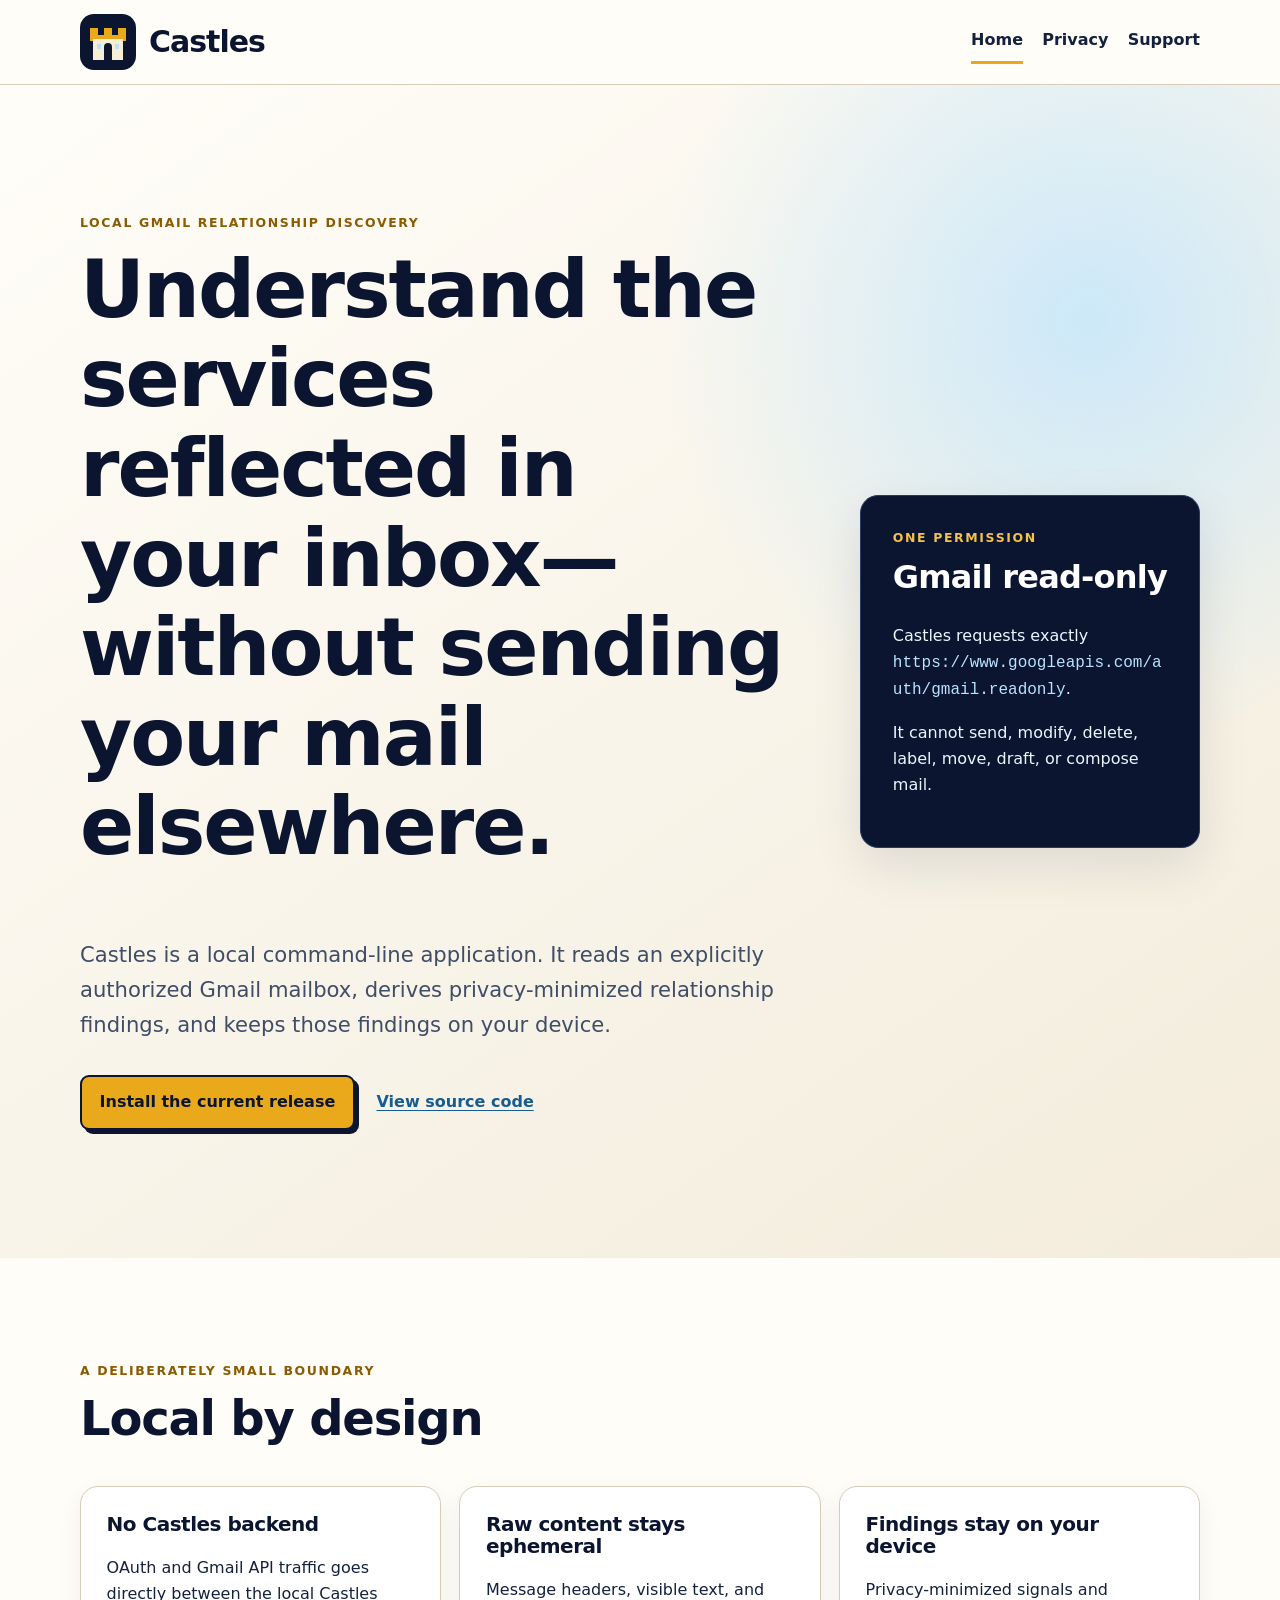
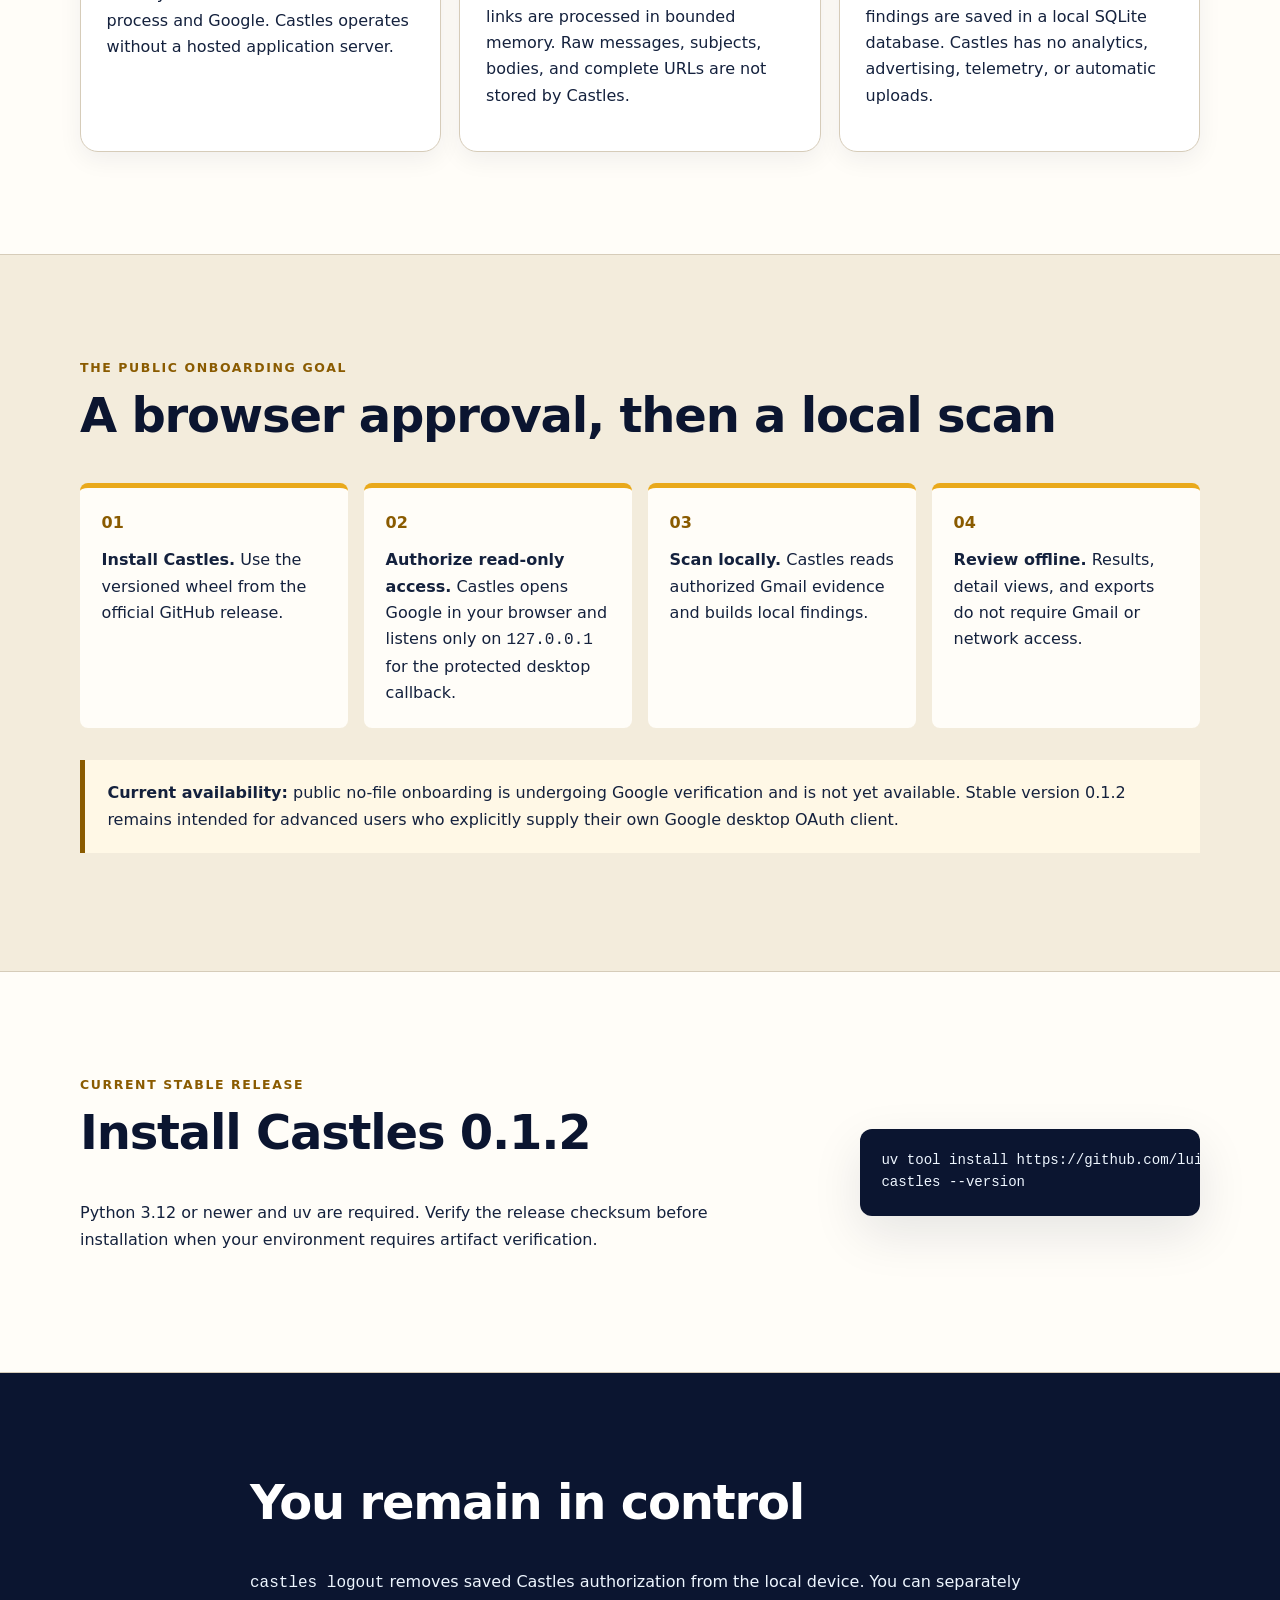
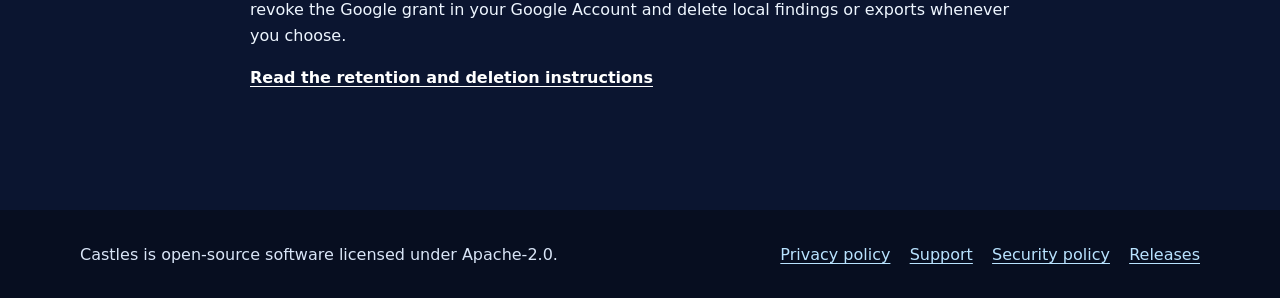
==== site/index.html @ 7852fce7 "Initial Castles release" ====
<!doctype html>
<html lang="en">
<head>
  <meta charset="utf-8">
  <meta name="viewport" content="width=device-width, initial-scale=1">
  <meta name="description" content="Castles is a local command-line application that discovers external entities and relationship indicators in an authorized Gmail mailbox.">
  <meta name="referrer" content="no-referrer">
  <meta http-equiv="Content-Security-Policy" content="default-src 'none'; style-src 'self'; img-src 'self'; script-src 'none'; connect-src 'none'; object-src 'none'; base-uri 'none'; form-action 'none'; frame-src 'none'">
  <link rel="canonical" href="https://castles.luigiverona.dev/">
  <link rel="icon" href="favicon.svg" type="image/svg+xml">
  <link rel="stylesheet" href="style.css">
  <title>Castles — local Gmail relationship discovery</title>
</head>
<body>
  <a class="skip" href="#main">Skip to content</a>
  <header class="site-header">
    <div class="wrap header-row">
      <a class="brand" href="index.html" aria-label="Castles home">
        <img src="logo.svg" width="224" height="56" alt="Castles">
      </a>
      <nav aria-label="Primary navigation">
        <a aria-current="page" href="index.html">Home</a>
        <a href="privacy.html">Privacy</a>
        <a href="support.html">Support</a>
      </nav>
    </div>
  </header>

  <main id="main">
    <section class="hero">
      <div class="wrap hero-grid">
        <div>
          <p class="eyebrow">Local Gmail relationship discovery</p>
          <h1>Understand the services reflected in your inbox—without sending your mail elsewhere.</h1>
          <p class="lede">Castles is a local command-line application. It reads an explicitly authorized Gmail mailbox, derives privacy-minimized relationship findings, and keeps those findings on your device.</p>
          <div class="actions">
            <a class="button" href="#install">Install the current release</a>
            <a class="text-link" href="https://github.com/luigiverona/castles">View source code</a>
          </div>
        </div>
        <aside class="scope-card" aria-labelledby="scope-title">
          <p class="card-kicker">One permission</p>
          <h2 id="scope-title">Gmail read-only</h2>
          <p>Castles requests exactly <code>https://www.googleapis.com/auth/gmail.readonly</code>.</p>
          <p>It cannot send, modify, delete, label, move, draft, or compose mail.</p>
        </aside>
      </div>
    </section>

    <section class="section">
      <div class="wrap">
        <p class="eyebrow">A deliberately small boundary</p>
        <h2>Local by design</h2>
        <div class="cards">
          <article>
            <h3>No Castles backend</h3>
            <p>OAuth and Gmail API traffic goes directly between the local Castles process and Google. Castles operates without a hosted application server.</p>
          </article>
          <article>
            <h3>Raw content stays ephemeral</h3>
            <p>Message headers, visible text, and links are processed in bounded memory. Raw messages, subjects, bodies, and complete URLs are not stored by Castles.</p>
          </article>
          <article>
            <h3>Findings stay on your device</h3>
            <p>Privacy-minimized signals and findings are saved in a local SQLite database. Castles has no analytics, advertising, telemetry, or automatic uploads.</p>
          </article>
        </div>
      </div>
    </section>

    <section class="section steps" aria-labelledby="flow-title">
      <div class="wrap">
        <p class="eyebrow">The public onboarding goal</p>
        <h2 id="flow-title">A browser approval, then a local scan</h2>
        <ol>
          <li><strong>Install Castles.</strong> Use the versioned wheel from the official GitHub release.</li>
          <li><strong>Authorize read-only access.</strong> Castles opens Google in your browser and listens only on <code>127.0.0.1</code> for the protected desktop callback.</li>
          <li><strong>Scan locally.</strong> Castles reads authorized Gmail evidence and builds local findings.</li>
          <li><strong>Review offline.</strong> Results, detail views, and exports do not require Gmail or network access.</li>
        </ol>
        <p class="notice"><strong>Current availability:</strong> public no-file onboarding is undergoing Google verification and is not yet available. Stable version 0.1.2 remains intended for advanced users who explicitly supply their own Google desktop OAuth client.</p>
      </div>
    </section>

    <section class="section" id="install" aria-labelledby="install-title">
      <div class="wrap install-grid">
        <div>
          <p class="eyebrow">Current stable release</p>
          <h2 id="install-title">Install Castles 0.1.2</h2>
          <p>Python 3.12 or newer and <code>uv</code> are required. Verify the release checksum before installation when your environment requires artifact verification.</p>
        </div>
        <pre><code>uv tool install https://github.com/luigiverona/castles/releases/download/v0.1.2/castles-0.1.2-py3-none-any.whl
castles --version</code></pre>
      </div>
    </section>

    <section class="section revoke">
      <div class="wrap compact">
        <h2>You remain in control</h2>
        <p><code>castles logout</code> removes saved Castles authorization from the local device. You can separately revoke the Google grant in your Google Account and delete local findings or exports whenever you choose.</p>
        <p><a class="text-link" href="privacy.html#retention">Read the retention and deletion instructions</a></p>
      </div>
    </section>
  </main>

  <footer>
    <div class="wrap footer-grid">
      <p>Castles is open-source software licensed under Apache-2.0.</p>
      <nav aria-label="Footer navigation">
        <a href="privacy.html">Privacy policy</a>
        <a href="support.html">Support</a>
        <a href="https://github.com/luigiverona/castles/security/policy">Security policy</a>
        <a href="https://github.com/luigiverona/castles/releases">Releases</a>
      </nav>
    </div>
  </footer>
</body>
</html>
---- site/style.css ----
:root {
  color-scheme: light;
  --ink: #14213d;
  --ink-soft: #3f4d67;
  --night: #0b1530;
  --paper: #fffdf8;
  --sand: #f3ecdc;
  --gold: #e9a91b;
  --gold-dark: #8a5b00;
  --sky: #b9e3ff;
  --line: #d6ccb9;
  --danger: #7c1f2a;
  --danger-bg: #fff2f1;
  --radius: 18px;
  --shadow: 0 18px 50px rgb(11 21 48 / 10%);
}

* {
  box-sizing: border-box;
}

html {
  background: var(--paper);
  scroll-behavior: smooth;
}

body {
  margin: 0;
  color: var(--ink);
  background: var(--paper);
  font-family: Inter, ui-sans-serif, system-ui, -apple-system, BlinkMacSystemFont, "Segoe UI", sans-serif;
  font-size: 1rem;
  line-height: 1.65;
}

a {
  color: #155d91;
  text-underline-offset: 0.18em;
}

a:hover {
  color: #0b3657;
}

a:focus-visible {
  outline: 3px solid var(--gold);
  outline-offset: 4px;
  border-radius: 4px;
}

img {
  display: block;
  max-width: 100%;
}

code,
pre {
  font-family: ui-monospace, SFMono-Regular, Menlo, Consolas, monospace;
}

code {
  overflow-wrap: anywhere;
}

pre {
  margin: 0;
  padding: 1.35rem;
  overflow-x: auto;
  color: #eef6ff;
  background: var(--night);
  border-radius: 12px;
  box-shadow: var(--shadow);
  font-size: 0.88rem;
  line-height: 1.55;
}

h1,
h2,
h3 {
  margin-top: 0;
  color: var(--night);
  font-weight: 760;
  line-height: 1.12;
  letter-spacing: -0.025em;
}

h1 {
  max-width: 18ch;
  font-size: clamp(2.45rem, 7vw, 5rem);
}

h2 {
  font-size: clamp(1.8rem, 4vw, 3rem);
}

h3 {
  font-size: 1.25rem;
}

.wrap {
  width: min(1120px, calc(100% - 2.5rem));
  margin-inline: auto;
}

.compact {
  max-width: 780px;
}

.skip {
  position: fixed;
  z-index: 10;
  top: 0.75rem;
  left: 0.75rem;
  padding: 0.75rem 1rem;
  color: var(--night);
  background: var(--gold);
  border-radius: 8px;
  transform: translateY(-180%);
}

.skip:focus {
  transform: translateY(0);
}

.site-header {
  border-bottom: 1px solid var(--line);
  background: rgb(255 253 248 / 96%);
}

.header-row {
  display: flex;
  min-height: 84px;
  align-items: center;
  justify-content: space-between;
  gap: 1.5rem;
}

.brand {
  flex: 0 0 auto;
}

.site-header nav,
.footer-grid nav {
  display: flex;
  flex-wrap: wrap;
  gap: 0.5rem 1.2rem;
}

.site-header nav a {
  padding: 0.45rem 0;
  color: var(--ink);
  font-weight: 680;
  text-decoration: none;
  border-bottom: 3px solid transparent;
}

.site-header nav a[aria-current="page"] {
  border-color: var(--gold);
}

.hero {
  padding: clamp(4.5rem, 10vw, 8.5rem) 0;
  background:
    radial-gradient(circle at 85% 20%, rgb(185 227 255 / 70%), transparent 30%),
    linear-gradient(145deg, var(--paper), var(--sand));
}

.hero-grid,
.install-grid {
  display: grid;
  grid-template-columns: minmax(0, 1.55fr) minmax(280px, 0.75fr);
  gap: clamp(2rem, 6vw, 5rem);
  align-items: center;
}

.eyebrow,
.card-kicker {
  margin: 0 0 0.7rem;
  color: var(--gold-dark);
  font-size: 0.78rem;
  font-weight: 800;
  letter-spacing: 0.13em;
  text-transform: uppercase;
}

.lede {
  max-width: 68ch;
  color: var(--ink-soft);
  font-size: clamp(1.1rem, 2vw, 1.32rem);
}

.actions {
  display: flex;
  flex-wrap: wrap;
  align-items: center;
  gap: 1rem 1.35rem;
  margin-top: 2rem;
}

.button {
  display: inline-block;
  padding: 0.78rem 1.1rem;
  color: var(--night);
  background: var(--gold);
  border: 2px solid var(--night);
  border-radius: 9px;
  box-shadow: 4px 4px 0 var(--night);
  font-weight: 780;
  text-decoration: none;
}

.button:hover {
  color: var(--night);
  background: #f5c14a;
  transform: translate(1px, 1px);
  box-shadow: 3px 3px 0 var(--night);
}

.button.secondary {
  background: var(--sky);
}

.text-link {
  font-weight: 730;
}

.scope-card {
  padding: 2rem;
  color: #edf6ff;
  background: var(--night);
  border: 1px solid #263b65;
  border-radius: var(--radius);
  box-shadow: var(--shadow);
}

.scope-card h2 {
  color: white;
  font-size: 2rem;
}

.scope-card code {
  color: var(--sky);
}

.scope-card .card-kicker {
  color: #f5c14a;
}

.section {
  padding: clamp(4rem, 8vw, 7rem) 0;
}

.section + .section {
  border-top: 1px solid var(--line);
}

.cards {
  display: grid;
  grid-template-columns: repeat(3, 1fr);
  gap: 1.15rem;
  margin-top: 2rem;
}

.cards article {
  padding: 1.6rem;
  background: white;
  border: 1px solid var(--line);
  border-radius: var(--radius);
  box-shadow: 0 8px 24px rgb(11 21 48 / 6%);
}

.steps {
  background: var(--sand);
}

.steps ol {
  display: grid;
  grid-template-columns: repeat(4, 1fr);
  gap: 1rem;
  margin: 2rem 0;
  padding: 0;
  list-style: none;
  counter-reset: steps;
}

.steps li {
  padding: 1.35rem;
  background: var(--paper);
  border-top: 5px solid var(--gold);
  border-radius: 8px;
  counter-increment: steps;
}

.steps li::before {
  display: block;
  margin-bottom: 0.7rem;
  color: var(--gold-dark);
  content: "0" counter(steps);
  font-weight: 850;
}

.notice,
.danger {
  padding: 1.25rem 1.4rem;
  border-left: 5px solid var(--gold-dark);
  background: #fff8e6;
}

.revoke {
  color: #eef6ff;
  background: var(--night);
}

.revoke h2,
.revoke a {
  color: white;
}

.policy {
  padding: clamp(3.5rem, 8vw, 7rem) 0;
}

.prose {
  max-width: 820px;
}

.prose h1 {
  max-width: none;
  font-size: clamp(2.4rem, 6vw, 4rem);
}

.prose h2 {
  margin-top: 2.8rem;
  font-size: clamp(1.55rem, 3vw, 2.15rem);
}

.prose li + li {
  margin-top: 0.55rem;
}

.danger {
  margin: 2.5rem 0;
  border-color: var(--danger);
  background: var(--danger-bg);
}

.danger h2 {
  margin-top: 0;
  color: var(--danger);
}

footer {
  padding: 2rem 0;
  color: #d9e5f7;
  background: #070e20;
}

footer a {
  color: var(--sky);
}

.footer-grid {
  display: flex;
  align-items: center;
  justify-content: space-between;
  gap: 1rem 2rem;
}

.footer-grid p {
  margin: 0;
}

@media (max-width: 820px) {
  .hero-grid,
  .install-grid,
  .cards,
  .steps ol {
    grid-template-columns: 1fr;
  }

  .header-row,
  .footer-grid {
    align-items: flex-start;
    flex-direction: column;
  }

  .header-row {
    padding: 0.8rem 0 1rem;
  }

  .site-header nav {
    width: 100%;
    justify-content: space-between;
  }
}

@media (prefers-reduced-motion: reduce) {
  html {
    scroll-behavior: auto;
  }

  *,
  *::before,
  *::after {
    transition-duration: 0.01ms !important;
  }
}
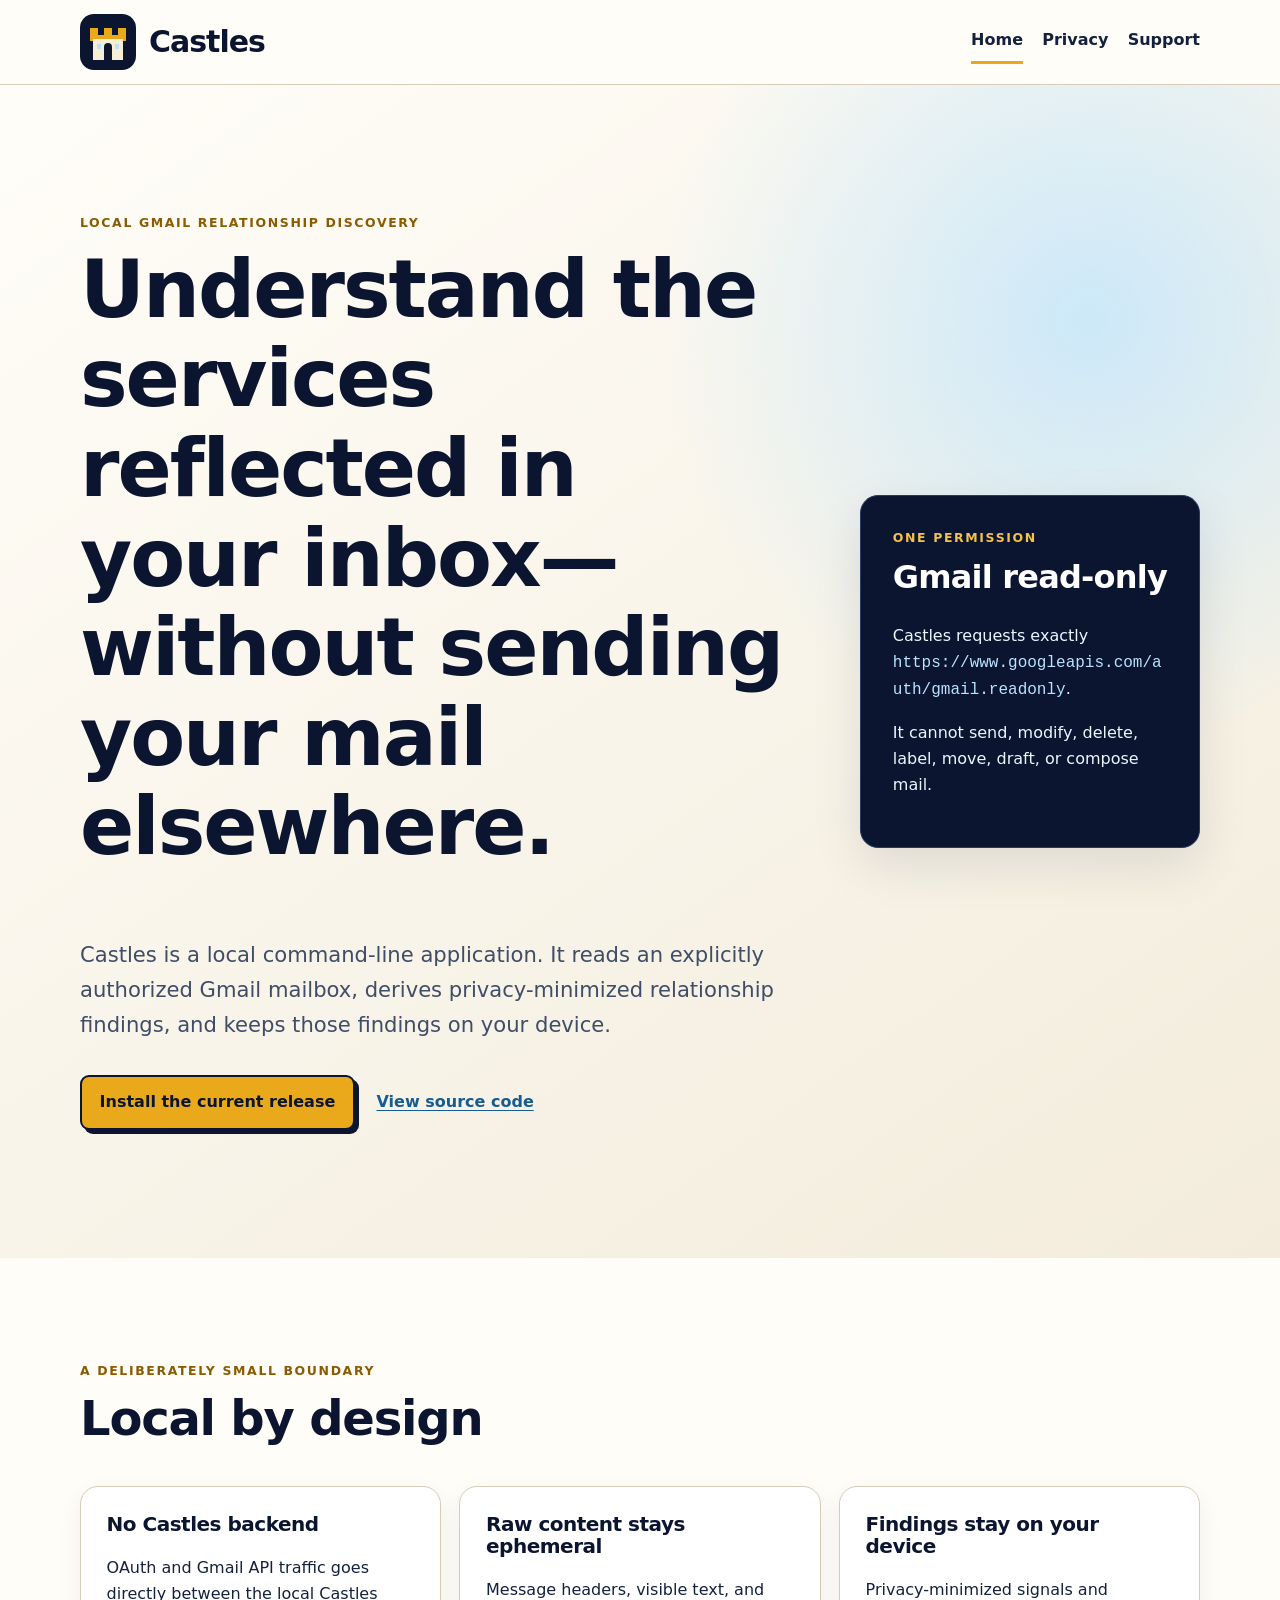
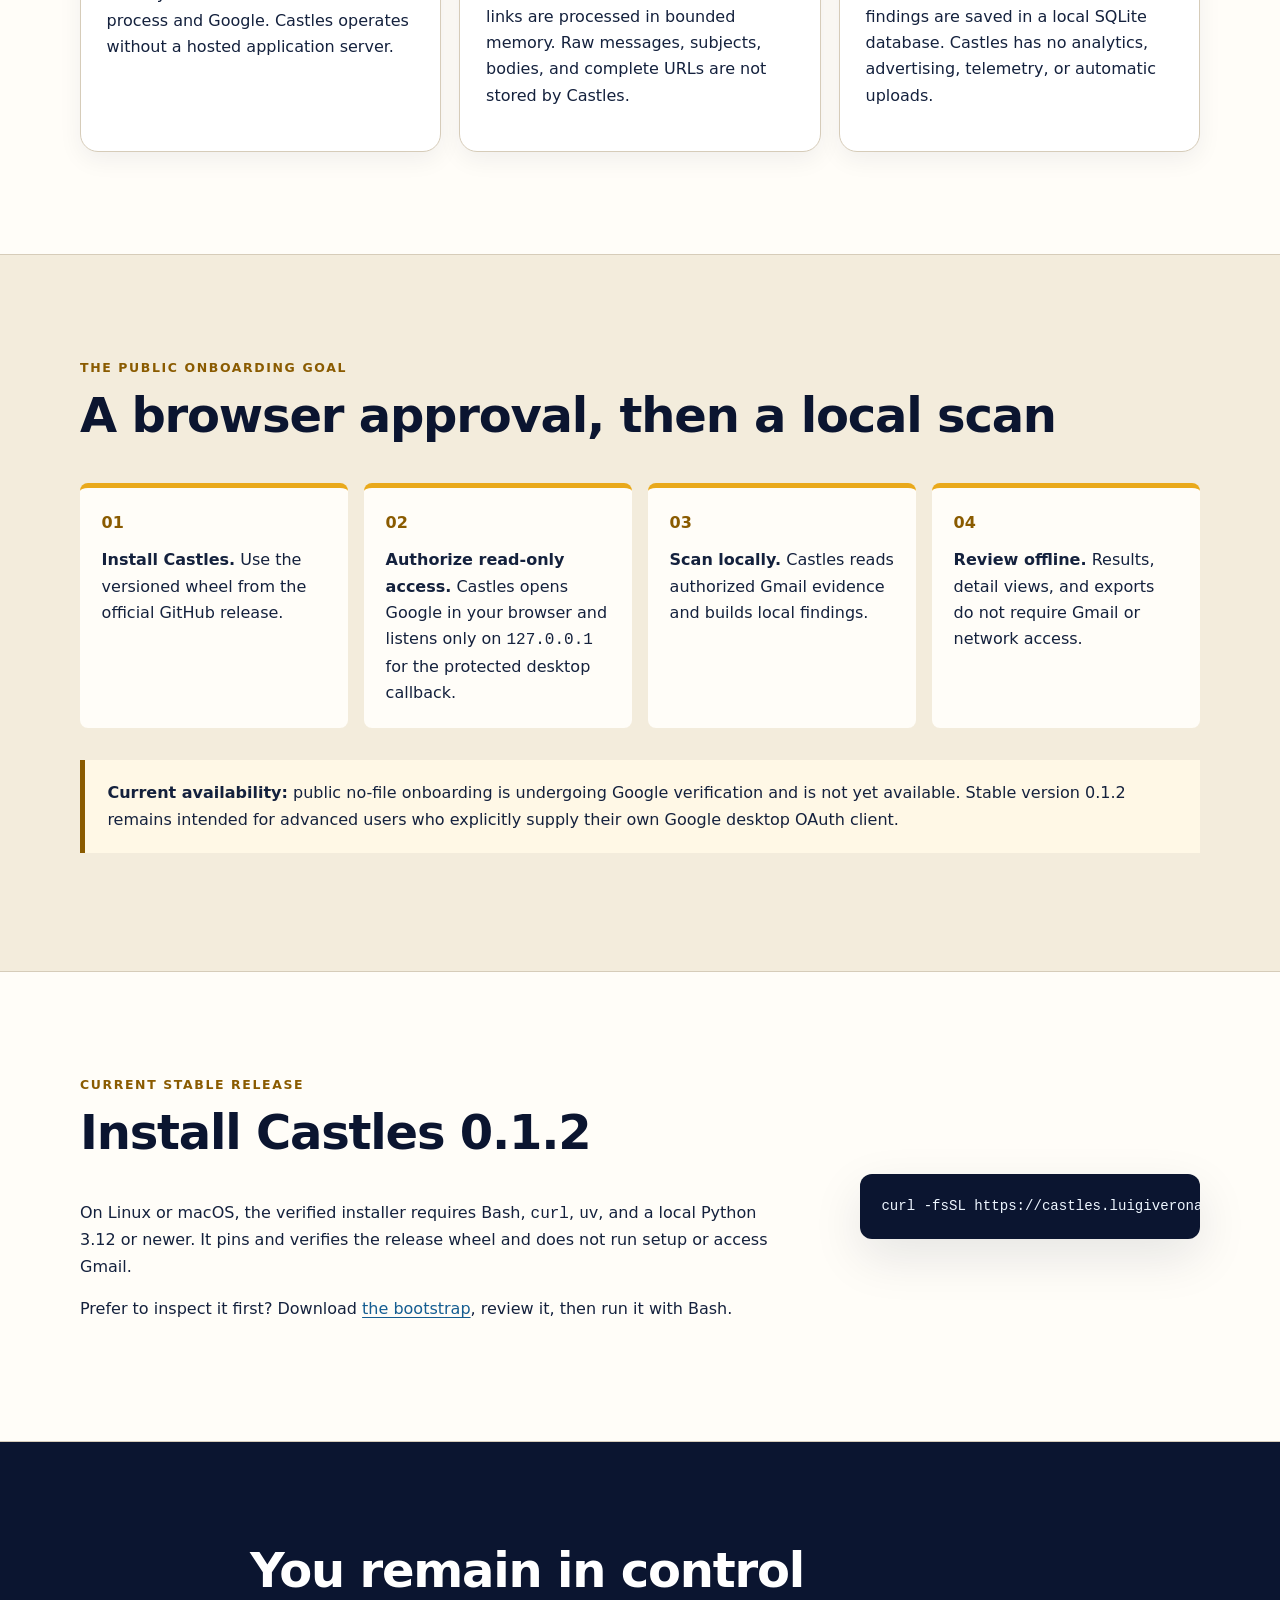
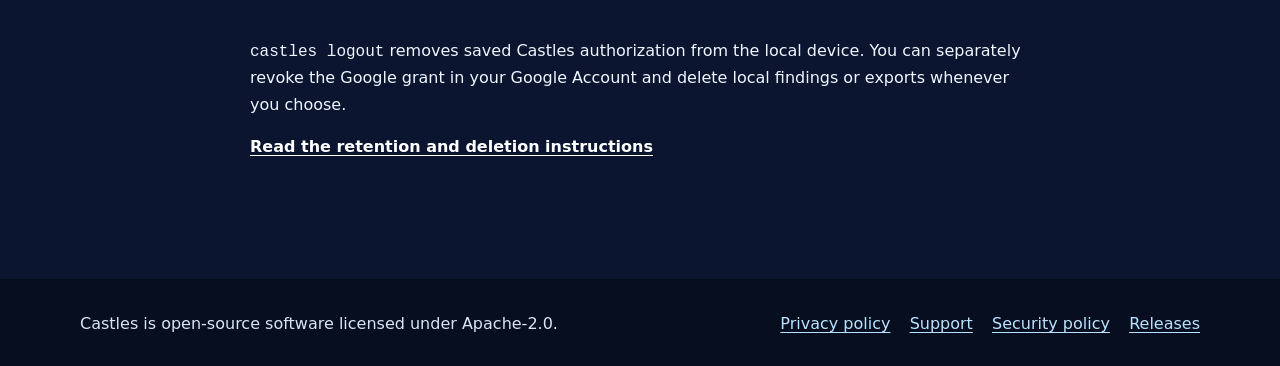
==== commit 3d2102f0: "Add verified quick installer" ====
--- a/site/index.html
+++ b/site/index.html
@@ -87,10 +87,10 @@
         <div>
           <p class="eyebrow">Current stable release</p>
           <h2 id="install-title">Install Castles 0.1.2</h2>
-          <p>Python 3.12 or newer and <code>uv</code> are required. Verify the release checksum before installation when your environment requires artifact verification.</p>
+          <p>On Linux or macOS, the verified installer requires Bash, <code>curl</code>, <code>uv</code>, and a local Python 3.12 or newer. It pins and verifies the release wheel and does not run setup or access Gmail.</p>
+          <p>Prefer to inspect it first? Download <a href="install">the bootstrap</a>, review it, then run it with Bash.</p>
         </div>
-        <pre><code>uv tool install https://github.com/luigiverona/castles/releases/download/v0.1.2/castles-0.1.2-py3-none-any.whl
-castles --version</code></pre>
+        <pre><code>curl -fsSL https://castles.luigiverona.dev/install | bash</code></pre>
       </div>
     </section>
 
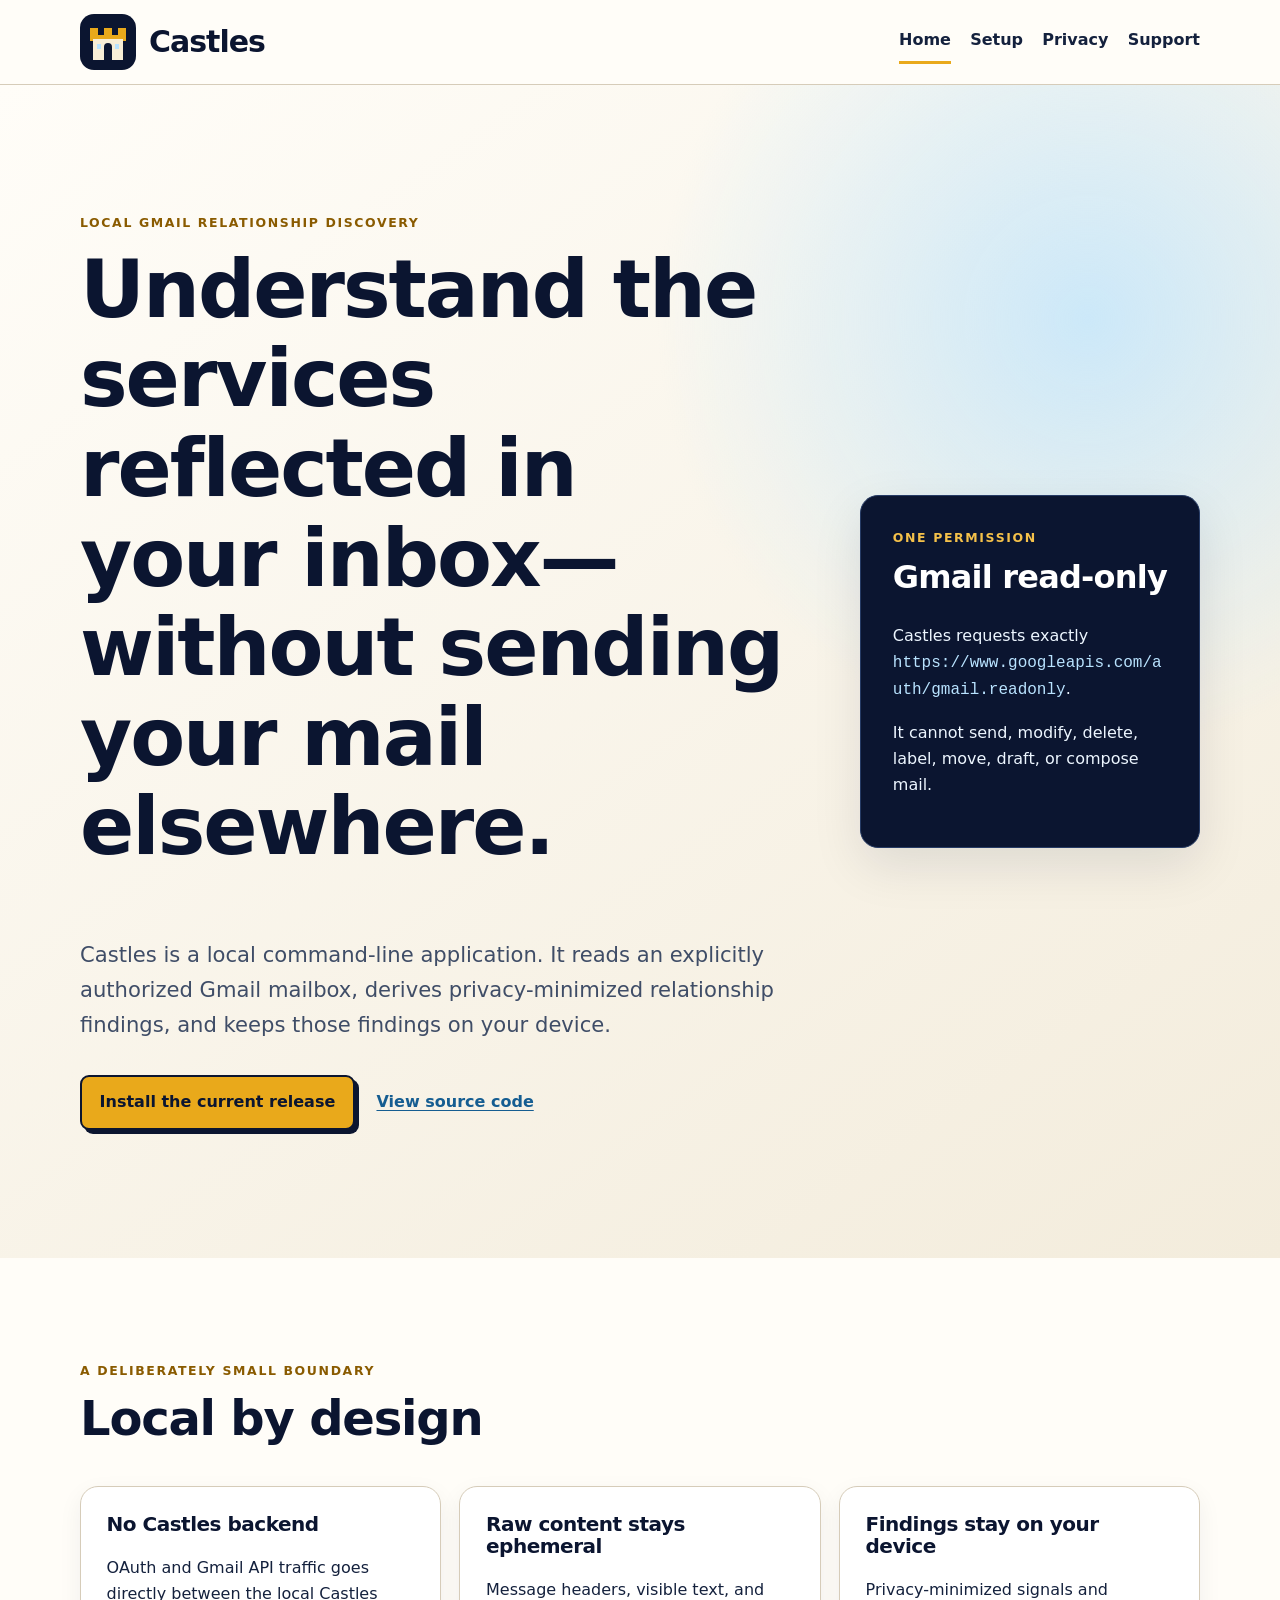
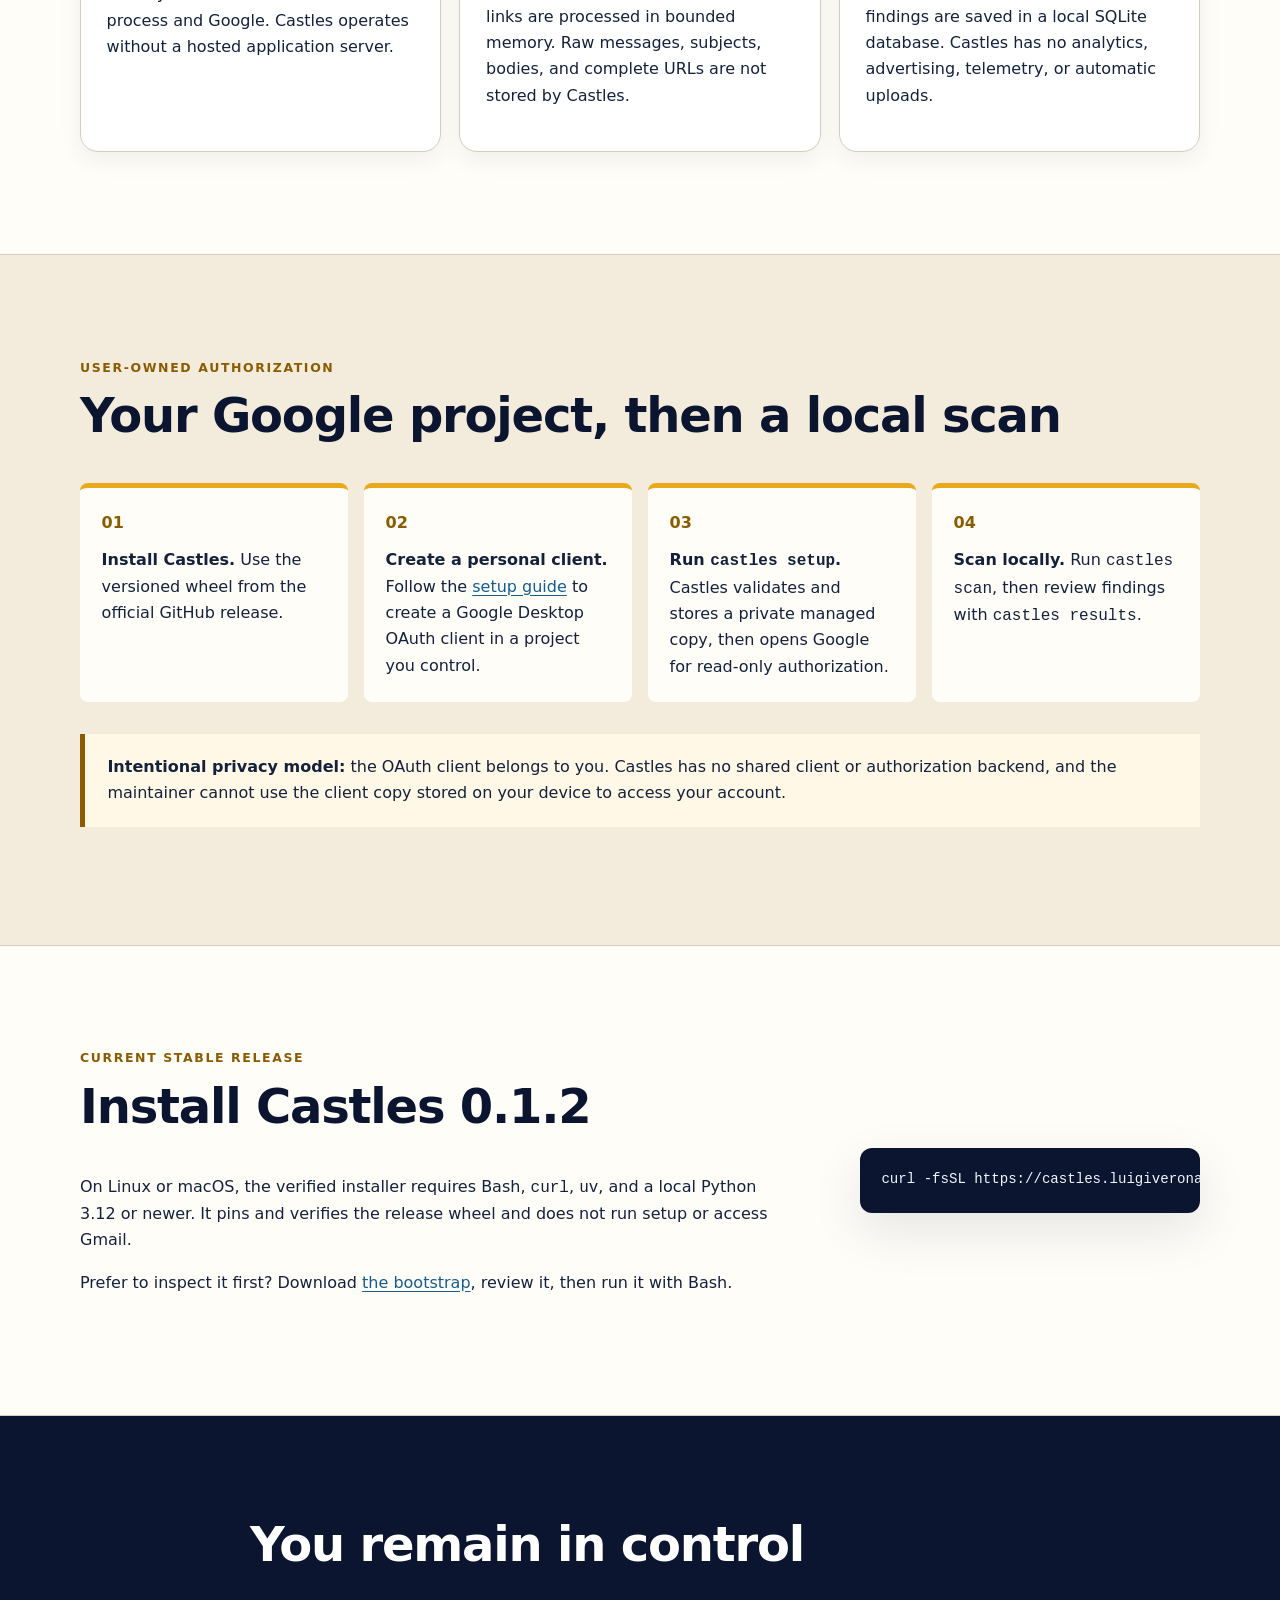
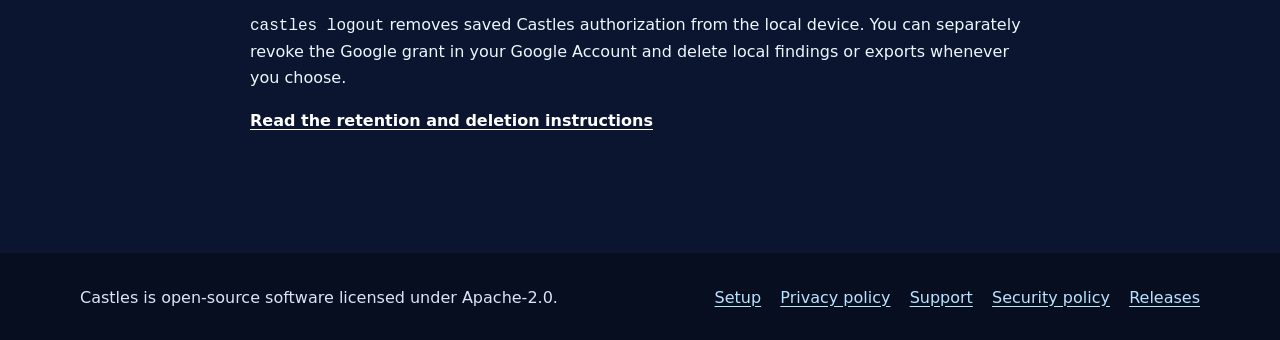
==== commit 3da65cb3: "Add guided OAuth onboarding" ====
--- a/site/index.html
+++ b/site/index.html
@@ -20,6 +20,7 @@
       </a>
       <nav aria-label="Primary navigation">
         <a aria-current="page" href="index.html">Home</a>
+        <a href="setup.html">Setup</a>
         <a href="privacy.html">Privacy</a>
         <a href="support.html">Support</a>
       </nav>
@@ -70,15 +71,15 @@
 
     <section class="section steps" aria-labelledby="flow-title">
       <div class="wrap">
-        <p class="eyebrow">The public onboarding goal</p>
-        <h2 id="flow-title">A browser approval, then a local scan</h2>
+        <p class="eyebrow">User-owned authorization</p>
+        <h2 id="flow-title">Your Google project, then a local scan</h2>
         <ol>
           <li><strong>Install Castles.</strong> Use the versioned wheel from the official GitHub release.</li>
-          <li><strong>Authorize read-only access.</strong> Castles opens Google in your browser and listens only on <code>127.0.0.1</code> for the protected desktop callback.</li>
-          <li><strong>Scan locally.</strong> Castles reads authorized Gmail evidence and builds local findings.</li>
-          <li><strong>Review offline.</strong> Results, detail views, and exports do not require Gmail or network access.</li>
+          <li><strong>Create a personal client.</strong> Follow the <a href="setup.html">setup guide</a> to create a Google Desktop OAuth client in a project you control.</li>
+          <li><strong>Run <code>castles setup</code>.</strong> Castles validates and stores a private managed copy, then opens Google for read-only authorization.</li>
+          <li><strong>Scan locally.</strong> Run <code>castles scan</code>, then review findings with <code>castles results</code>.</li>
         </ol>
-        <p class="notice"><strong>Current availability:</strong> public no-file onboarding is undergoing Google verification and is not yet available. Stable version 0.1.2 remains intended for advanced users who explicitly supply their own Google desktop OAuth client.</p>
+        <p class="notice"><strong>Intentional privacy model:</strong> the OAuth client belongs to you. Castles has no shared client or authorization backend, and the maintainer cannot use the client copy stored on your device to access your account.</p>
       </div>
     </section>
 
@@ -107,6 +108,7 @@
     <div class="wrap footer-grid">
       <p>Castles is open-source software licensed under Apache-2.0.</p>
       <nav aria-label="Footer navigation">
+        <a href="setup.html">Setup</a>
         <a href="privacy.html">Privacy policy</a>
         <a href="support.html">Support</a>
         <a href="https://github.com/luigiverona/castles/security/policy">Security policy</a>
--- a/site/style.css
+++ b/site/style.css
@@ -338,6 +338,24 @@
   margin-top: 0.55rem;
 }
 
+.contents {
+  margin: 2.5rem 0;
+  padding: 1.5rem;
+  background: var(--sand);
+  border: 1px solid var(--line);
+  border-radius: var(--radius);
+}
+
+.contents h2 {
+  margin: 0;
+  font-size: 1.35rem;
+}
+
+.contents ol {
+  columns: 2;
+  margin-bottom: 0;
+}
+
 .danger {
   margin: 2.5rem 0;
   border-color: var(--danger);
@@ -392,6 +410,10 @@
     width: 100%;
     justify-content: space-between;
   }
+
+  .contents ol {
+    columns: 1;
+  }
 }
 
 @media (prefers-reduced-motion: reduce) {
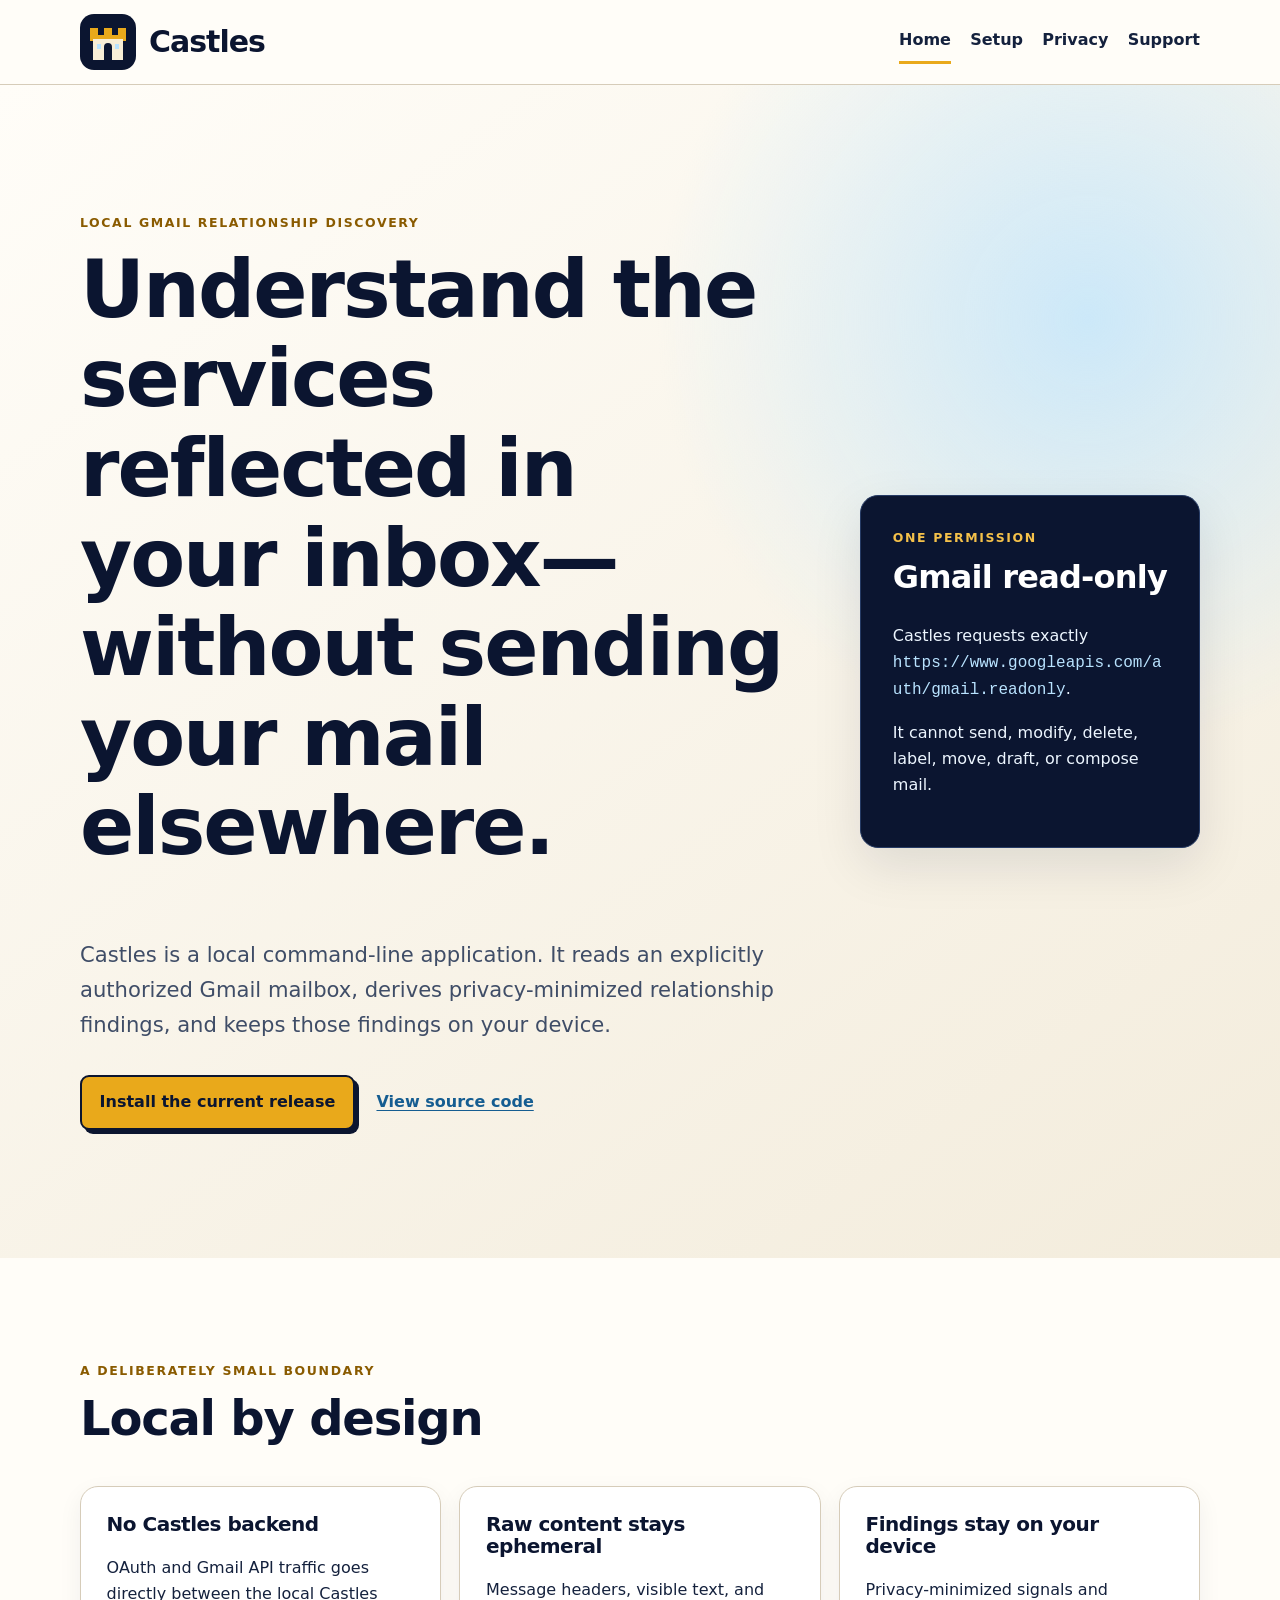
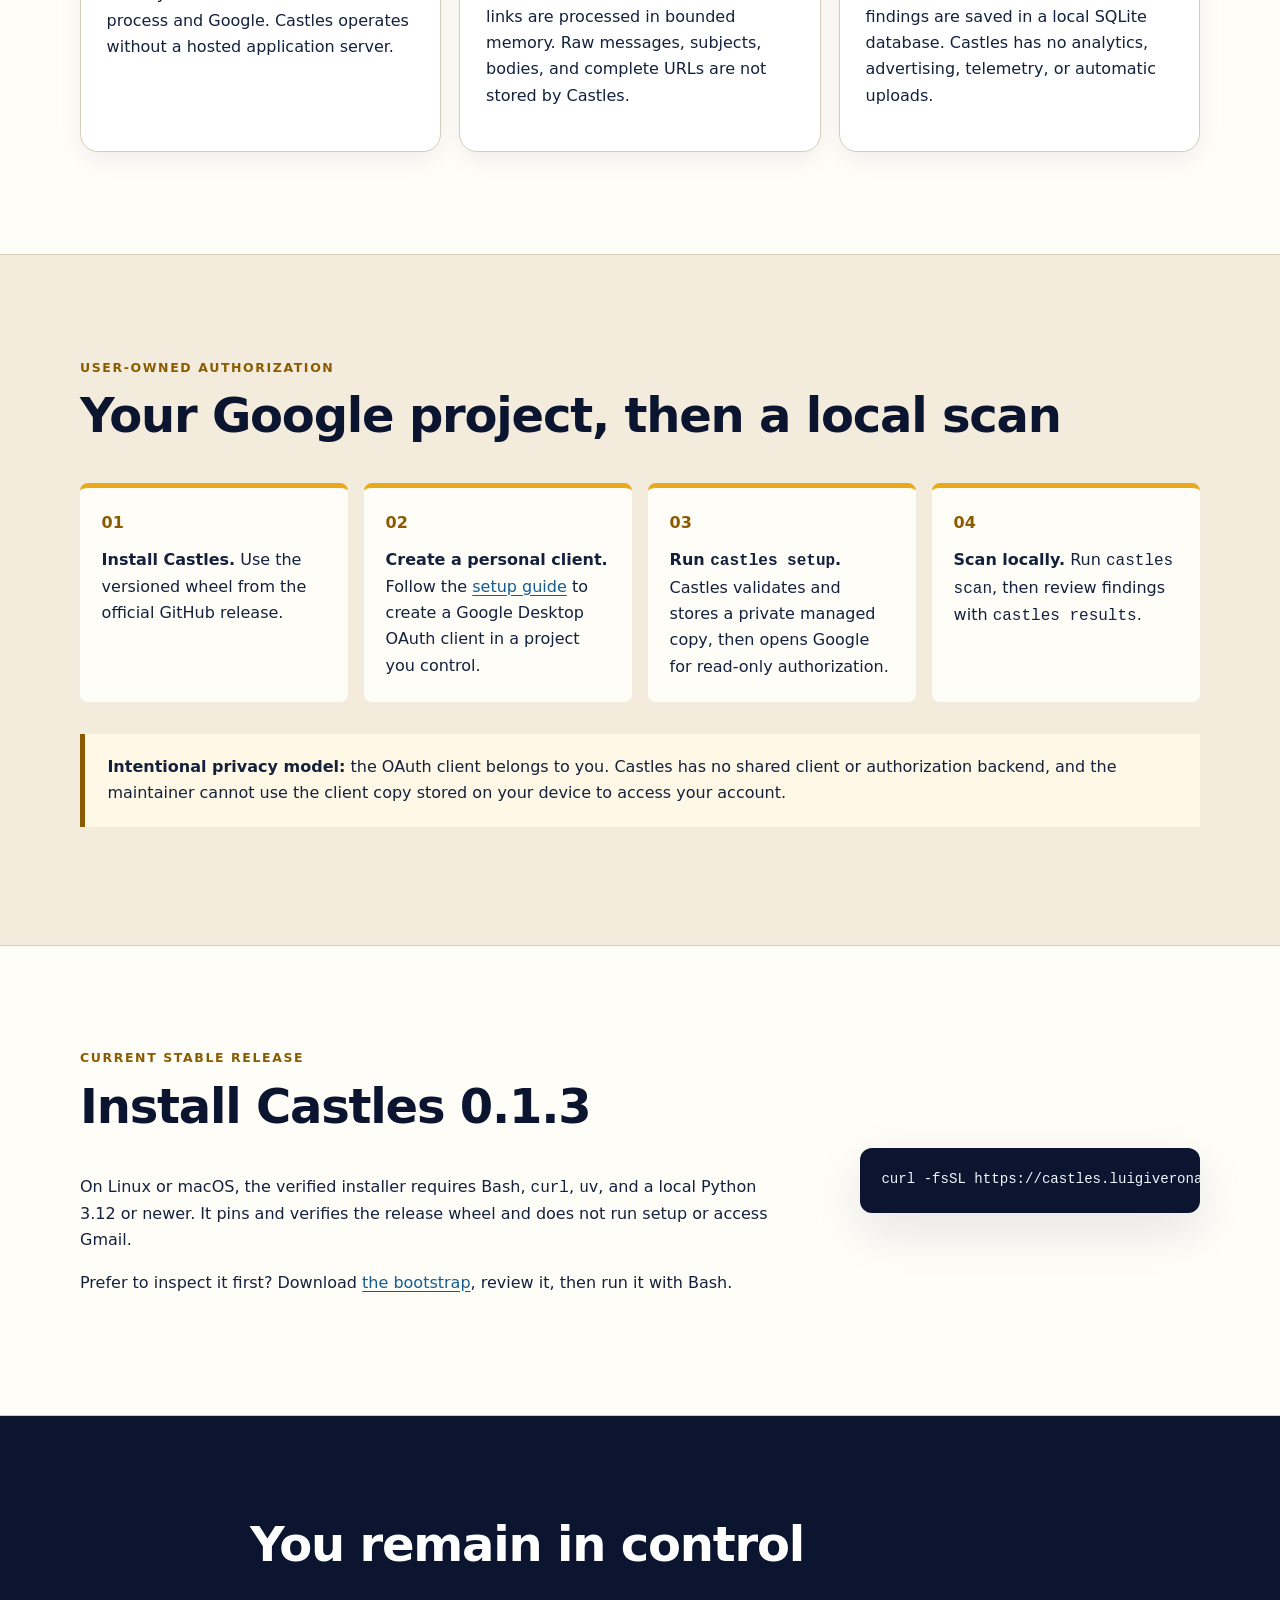
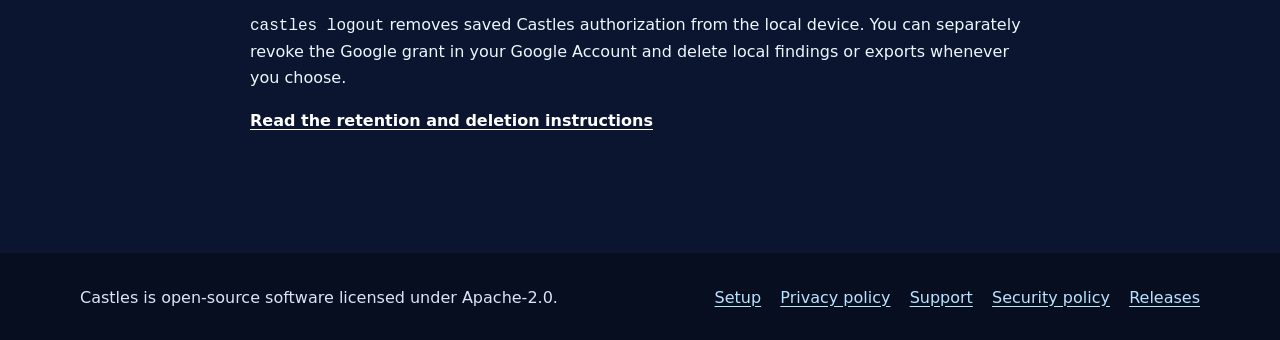
==== commit f213c069: "Pin installer to Castles 0.1.3" ====
--- a/site/index.html
+++ b/site/index.html
@@ -87,7 +87,7 @@
       <div class="wrap install-grid">
         <div>
           <p class="eyebrow">Current stable release</p>
-          <h2 id="install-title">Install Castles 0.1.2</h2>
+          <h2 id="install-title">Install Castles 0.1.3</h2>
           <p>On Linux or macOS, the verified installer requires Bash, <code>curl</code>, <code>uv</code>, and a local Python 3.12 or newer. It pins and verifies the release wheel and does not run setup or access Gmail.</p>
           <p>Prefer to inspect it first? Download <a href="install">the bootstrap</a>, review it, then run it with Bash.</p>
         </div>
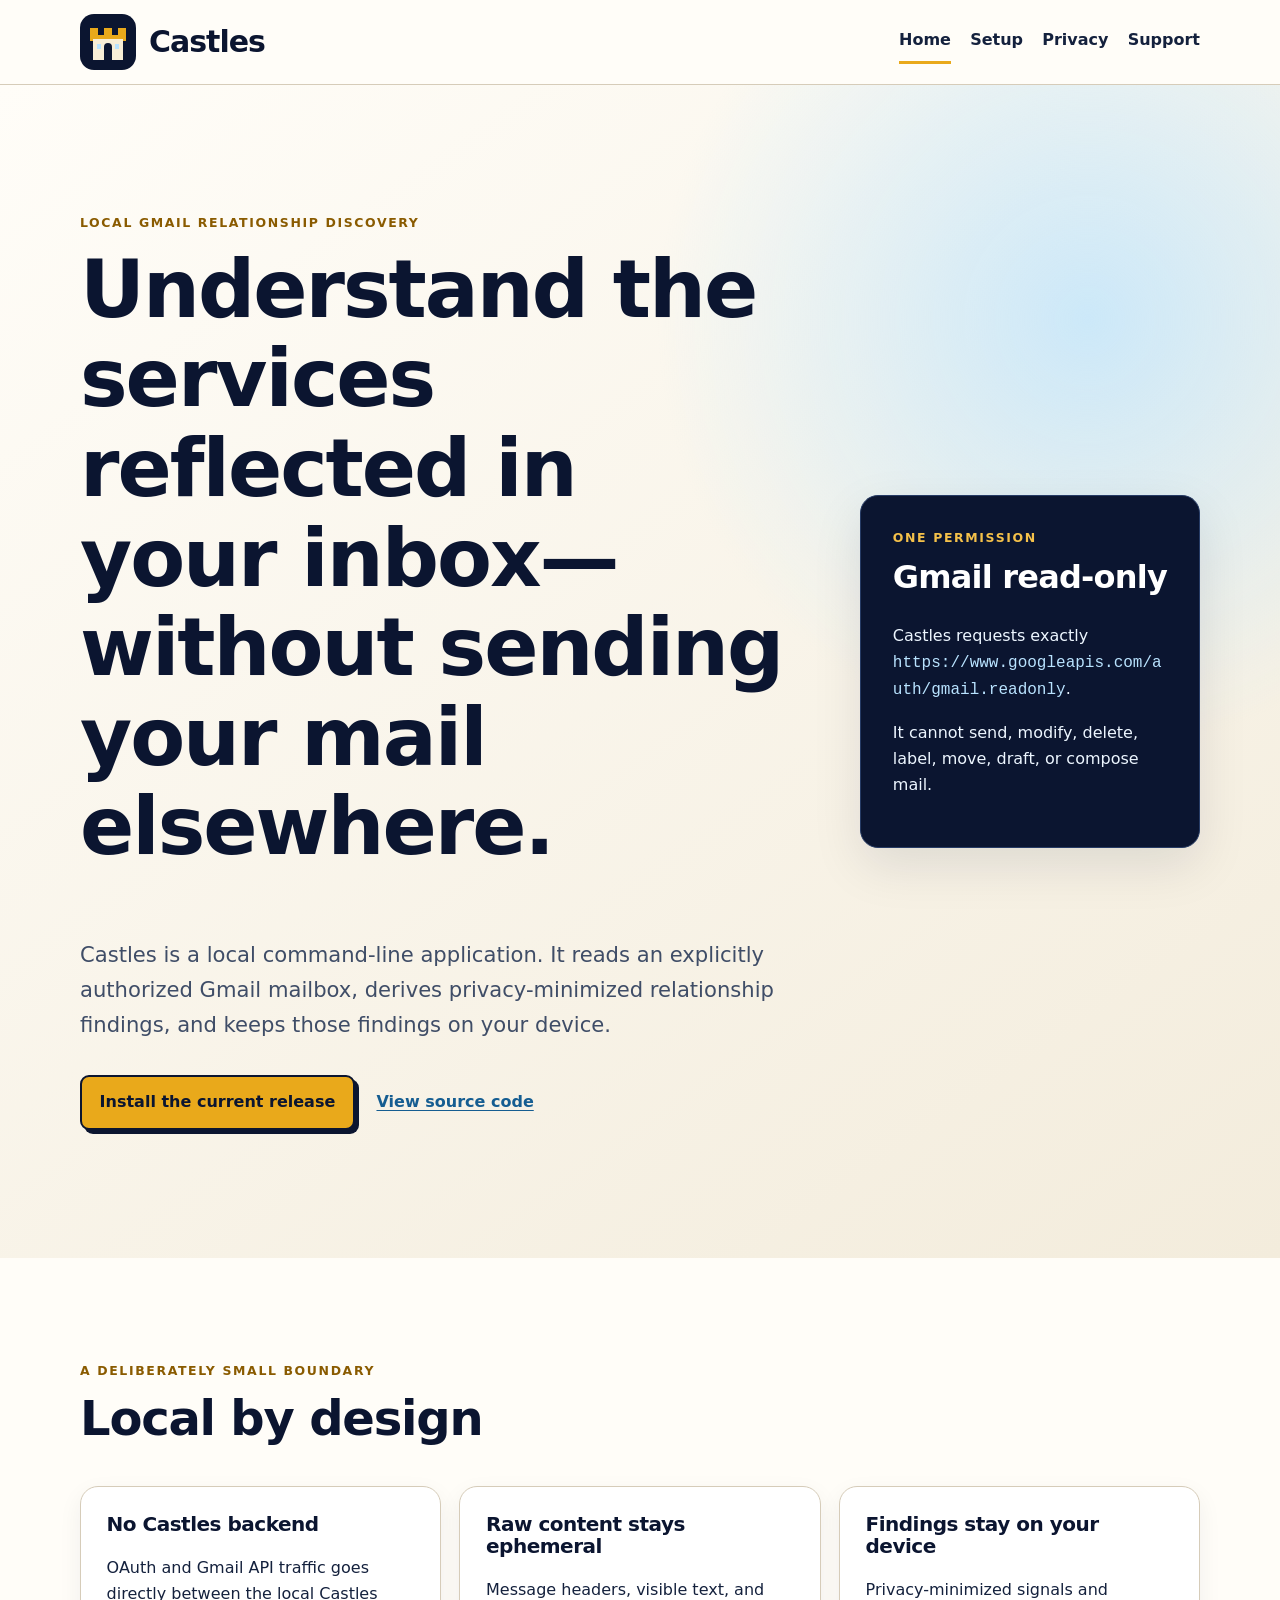
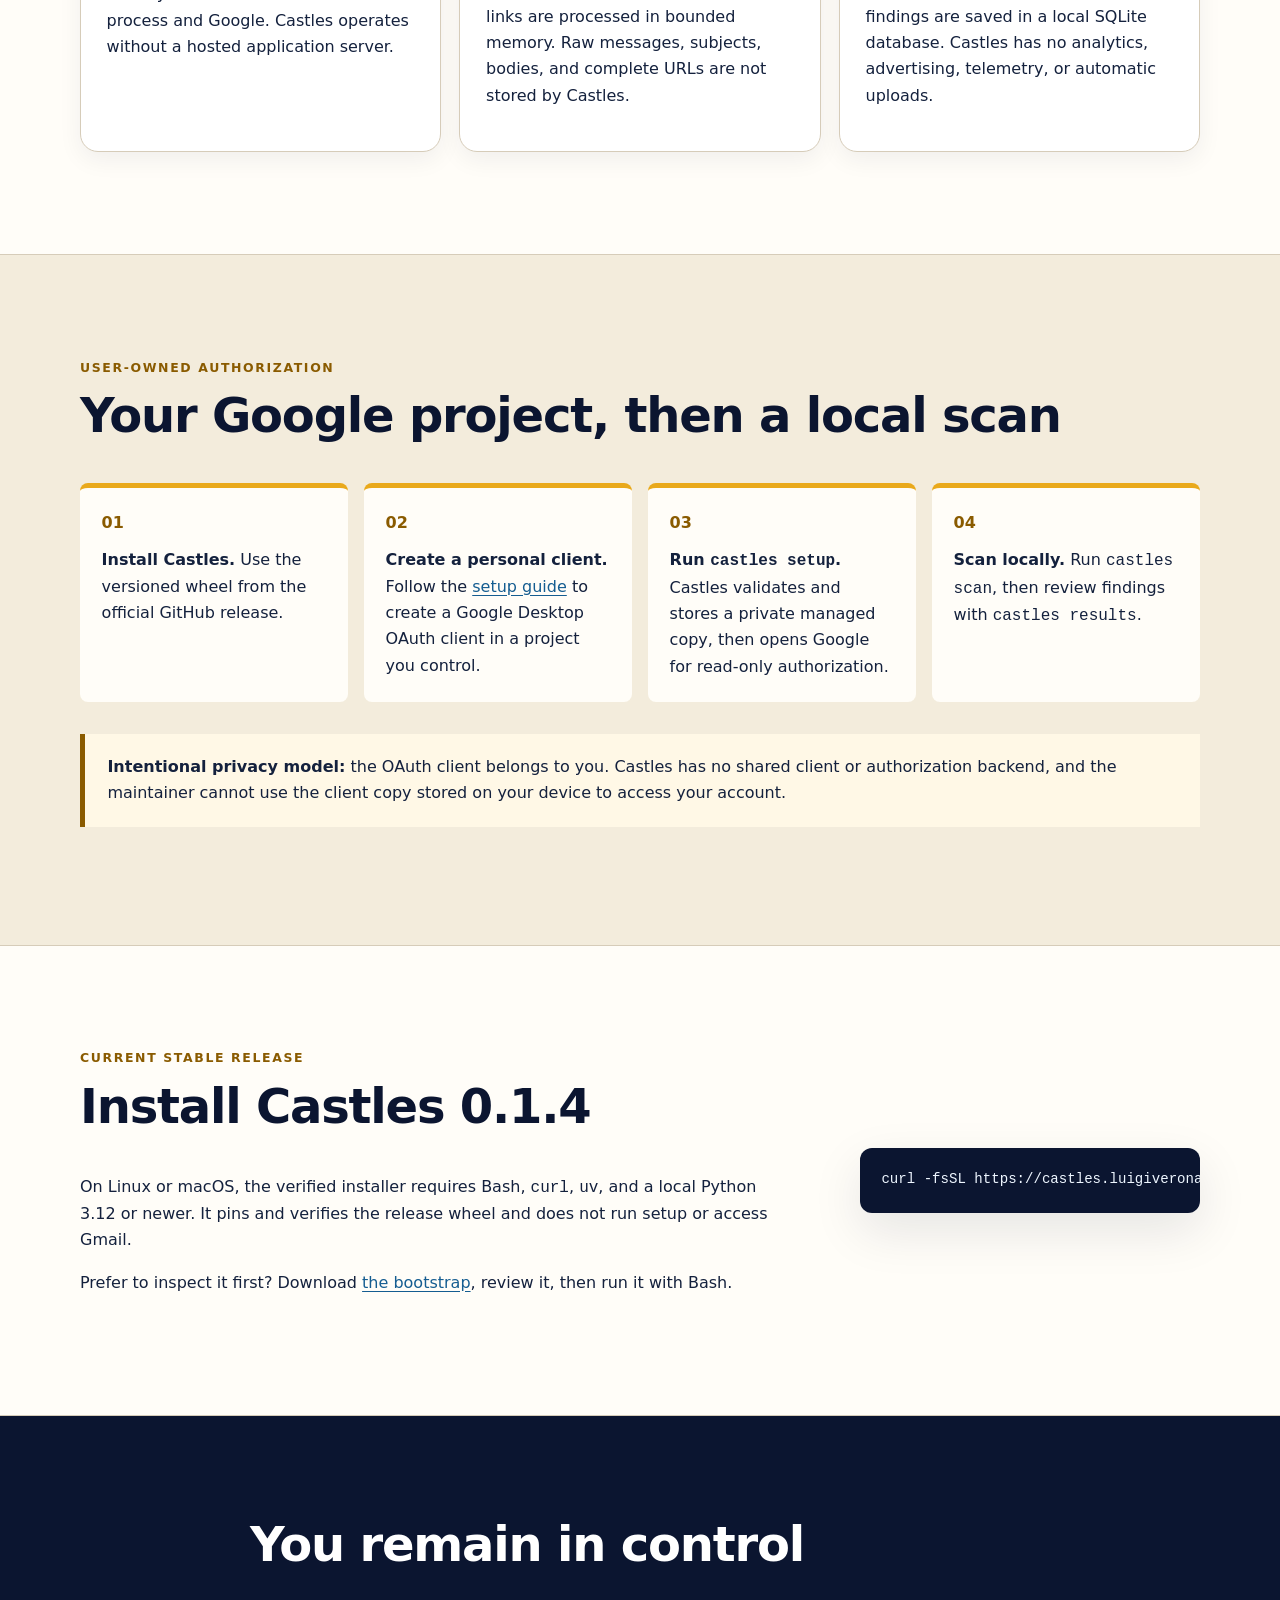
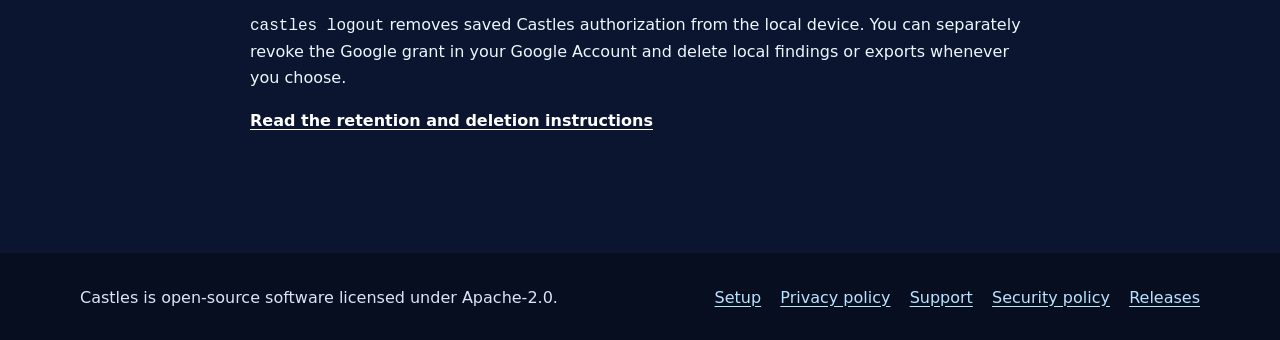
==== commit fead373b: "Pin installer to Castles 0.1.4" ====
--- a/site/index.html
+++ b/site/index.html
@@ -87,7 +87,7 @@
       <div class="wrap install-grid">
         <div>
           <p class="eyebrow">Current stable release</p>
-          <h2 id="install-title">Install Castles 0.1.3</h2>
+          <h2 id="install-title">Install Castles 0.1.4</h2>
           <p>On Linux or macOS, the verified installer requires Bash, <code>curl</code>, <code>uv</code>, and a local Python 3.12 or newer. It pins and verifies the release wheel and does not run setup or access Gmail.</p>
           <p>Prefer to inspect it first? Download <a href="install">the bootstrap</a>, review it, then run it with Bash.</p>
         </div>
